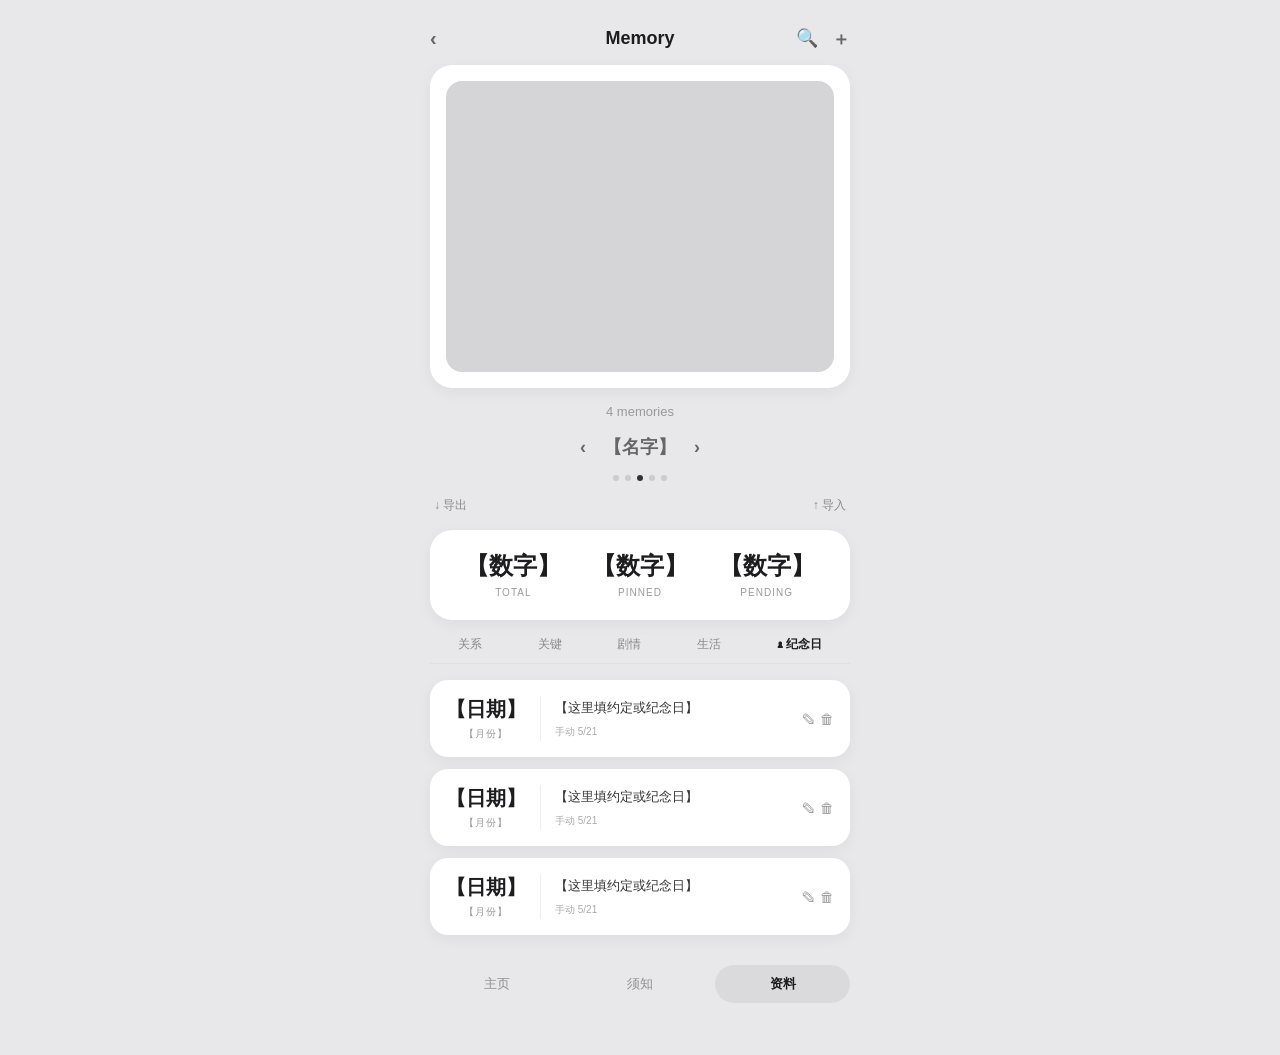
==== gallery.html @ bf164080 "Update gallery.html" ====
<!DOCTYPE html>
<html lang="zh-CN">
<head>
    <meta charset="UTF-8">
    <meta name="viewport" content="width=device-width, initial-scale=1.0">
    <title>资料</title>
    <link rel="stylesheet" href="gallery-style.css">
</head>
<body class="gallery-body">

    <!-- 顶部标题栏 -->
    <div class="top-bar">
        <span class="top-icon">‹</span>
        <span class="top-title">Memory</span>
        <div class="top-icons">
            <span>🔍</span>
            <span>＋</span>
        </div>
    </div>

    <!-- 中间大图卡片 -->
    <div class="hero-card">
        <div class="hero-img"></div>
    </div>

    <!-- 文字信息 -->
    <p class="mem-count">4 memories</p >
    <div class="mem-nav">
        <span>‹</span>
        <span class="mem-name">【名字】</span>
        <span>›</span>
    </div>
    <div class="mem-dots">
        <span></span><span></span><span class="active"></span><span></span><span></span>
    </div>

    <!-- 导出导入 -->
    <div class="export-row">
        <span>↓ 导出</span>
        <span>↑ 导入</span>
    </div>

    <!-- 数据统计 -->
    <div class="stats-card">
        <div class="stat"><b>【数字】</b><span>TOTAL</span></div>
        <div class="stat"><b>【数字】</b><span>PINNED</span></div>
        <div class="stat"><b>【数字】</b><span>PENDING</span></div>
    </div>

    <!-- 标签 -->
    <div class="tabs">
        <span>关系</span>
        <span>关键</span>
        <span>剧情</span>
        <span>生活</span>
        <span class="active">♟ 纪念日</span>
    </div>

    <!-- 下方三个小组件 -->
    <div class="record-list">

        <!-- 小组件 1 -->
        <div class="record-card">
            <div class="record-date">
                <b>【日期】</b>
                <span>【月份】</span>
            </div>
            <div class="record-text">
                <p>【这里填约定或纪念日】</p >
                <span class="record-sub">手动 5/21</span>
            </div>
            <div class="record-icons">✎ 🗑</div>
        </div>

        <!-- 小组件 2 -->
        <div class="record-card">
            <div class="record-date">
                <b>【日期】</b>
                <span>【月份】</span>
            </div>
            <div class="record-text">
                <p>【这里填约定或纪念日】</p >
                <span class="record-sub">手动 5/21</span>
            </div>
            <div class="record-icons">✎ 🗑</div>
        </div>

        <!-- 小组件 3 -->
        <div class="record-card">
            <div class="record-date">
                <b>【日期】</b>
                <span>【月份】</span>
            </div>
            <div class="record-text">
                <p>【这里填约定或纪念日】</p >
                <span class="record-sub">手动 5/21</span>
            </div>
            <div class="record-icons">✎ 🗑</div>
        </div>

    </div>

    <!-- 底部导航 -->
    <div class="nav">
        <a href="index.html" class="nav-item">主页</a >
        <a href="home.html" class="nav-item">须知</a >
        <a href="gallery.html" class="nav-item active">资料</a >
    </div>

</body>
</html>
---- gallery-style.css ----
/* ===== 第 3 页专属样式（竖版，宽度跟第1页一致） ===== */
.gallery-body * { margin: 0; padding: 0; box-sizing: border-box; }

.gallery-body {
    font-family: -apple-system, "Helvetica Neue", "Microsoft YaHei", sans-serif;
    background: #e8e8ea;
    color: #1d1d1f;
    min-height: 100vh;
    padding: 20px;
    display: flex;
    flex-direction: column;
    align-items: center;
    gap: 16px;
}

.gallery-body .top-bar,
.gallery-body .hero-card,
.gallery-body .mem-count,
.gallery-body .mem-nav,
.gallery-body .mem-dots,
.gallery-body .export-row,
.gallery-body .stats-card,
.gallery-body .tabs,
.gallery-body .record-list,
.gallery-body .nav {
    width: 100%;
    max-width: 420px;
}

/* 顶部标题栏 */
.gallery-body .top-bar {
    display: flex;
    justify-content: center;
    align-items: center;
    position: relative;
    font-size: 18px;
    font-weight: 700;
}
.gallery-body .top-icon {
    position: absolute;
    left: 0;
}

.gallery-body .top-icons {
    position: absolute;
    right: 0;
    display: flex;
    gap: 14px;
    font-size: 18px;
    color: #666;
}
.gallery-body .top-icon { font-size: 20px; color: #666; }
.gallery-body .top-icons { display: flex; gap: 14px; font-size: 18px; color: #666; }

/* 大图卡片 */
.gallery-body .hero-card {
    background: #fff;
    border-radius: 22px;
    padding: 16px;
    box-shadow: 0 4px 16px rgba(0,0,0,0.05);
}
.gallery-body .hero-img {
    width: 100%;
    aspect-ratio: 4 / 3;
    border-radius: 16px;
    background: #d5d5d8;
}

/* 文字信息 */
.gallery-body .mem-count { text-align: center; font-size: 13px; color: #999; }
.gallery-body .mem-nav {
    display: flex;
    justify-content: center;
    align-items: center;
    gap: 18px;
    font-size: 18px;
    font-weight: 700;
    color: #666;
}
.gallery-body .mem-dots {
    display: flex;
    justify-content: center;
    gap: 6px;
}
.gallery-body .mem-dots span {
    width: 6px;
    height: 6px;
    border-radius: 50%;
    background: #ccc;
}
.gallery-body .mem-dots span.active { background: #333; }

/* 导出导入 */
.gallery-body .export-row {
    display: flex;
    justify-content: space-between;
    font-size: 12px;
    color: #888;
    padding: 0 4px;
}

/* 数据统计 */
.gallery-body .stats-card {
    background: #fff;
    border-radius: 22px;
    padding: 20px;
    display: flex;
    justify-content: space-around;
    box-shadow: 0 4px 16px rgba(0,0,0,0.05);
}
.gallery-body .stat { text-align: center; }
.gallery-body .stat b { font-size: 24px; display: block; }
.gallery-body .stat span { font-size: 10px; color: #999; letter-spacing: 1px; }

/* 标签 */
.gallery-body .tabs {
    display: flex;
    justify-content: space-around;
    font-size: 12px;
    color: #888;
    border-bottom: 1px solid #e0e0e0;
    padding-bottom: 10px;
}
.gallery-body .tabs .active { color: #1d1d1f; font-weight: 700; }

/* 下方三个小组件 */
.gallery-body .record-list {
    display: flex;
    flex-direction: column;
    gap: 12px;
}
.gallery-body .record-card {
    background: #fff;
    border-radius: 18px;
    padding: 16px;
    display: flex;
    align-items: center;
    gap: 14px;
    box-shadow: 0 4px 16px rgba(0,0,0,0.05);
}
.gallery-body .record-date {
    text-align: center;
    border-right: 1px solid #eee;
    padding-right: 14px;
    min-width: 50px;
}
.gallery-body .record-date b { font-size: 20px; display: block; }
.gallery-body .record-date span { font-size: 10px; color: #999; letter-spacing: 1px; }
.gallery-body .record-text { flex: 1; }
.gallery-body .record-text p { font-size: 13px; color: #333; margin-bottom: 4px; }
.gallery-body .record-sub { font-size: 10px; color: #aaa; }
.gallery-body .record-icons { display: flex; gap: 10px; font-size: 14px; color: #999; }

/* 底部导航 */
.gallery-body .nav {
    display: flex;
    justify-content: center;
    gap: 8px;
    padding: 14px 0 24px;
}
.gallery-body .nav-item {
    flex: 1;
    text-align: center;
    font-size: 13px;
    color: #8e8e93;
    text-decoration: none;
    padding: 10px 0;
    border-radius: 999px;
    transition: all 0.2s;
}
.gallery-body .nav-item.active {
    color: #1d1d1f;
    font-weight: 600;
    background: rgba(0, 0, 0, 0.06);
}
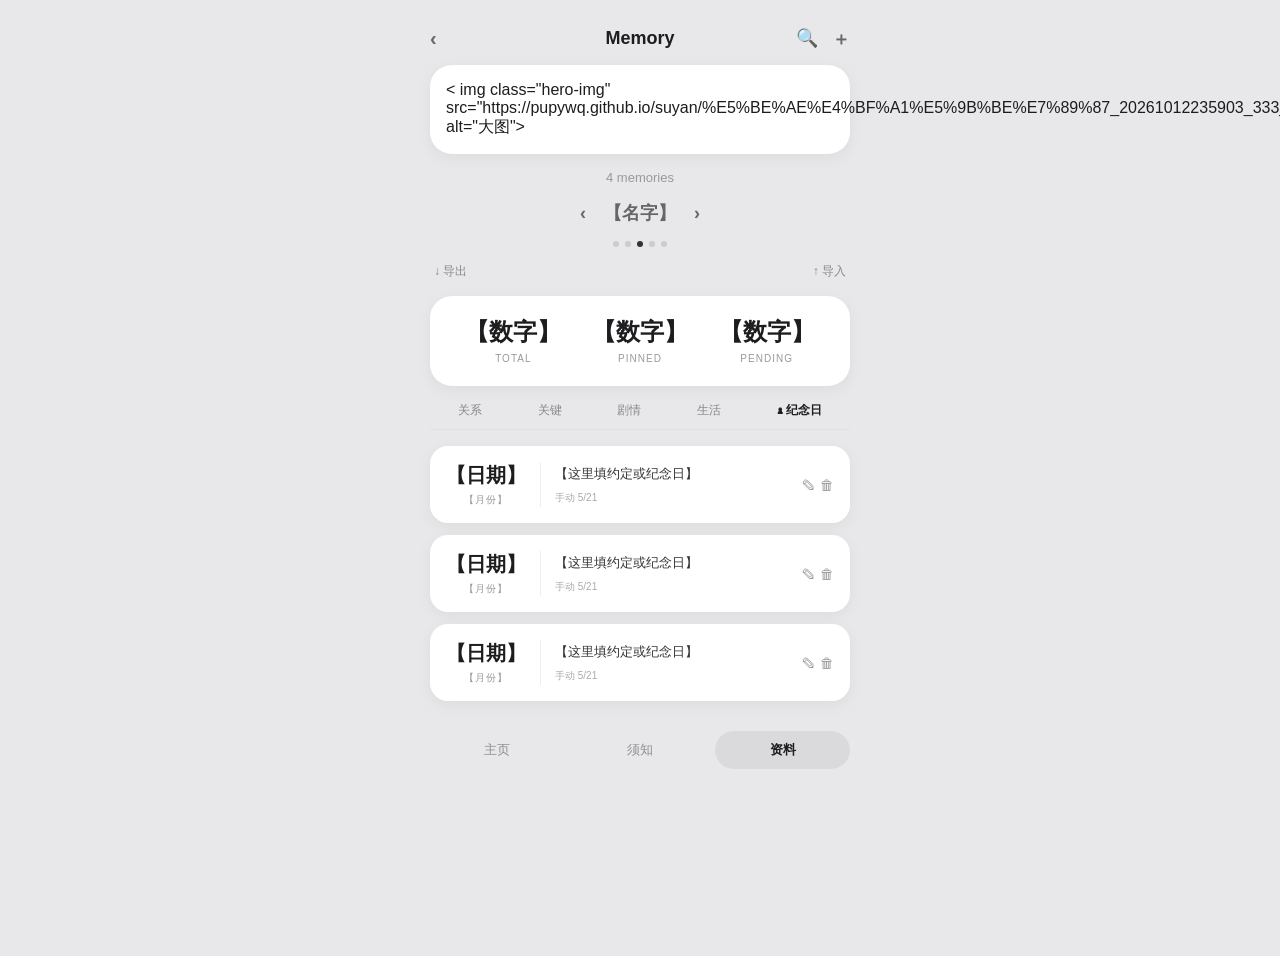
==== commit 02040518: "Update gallery.html" ====
--- a/gallery.html
+++ b/gallery.html
@@ -20,7 +20,7 @@
 
     <!-- 中间大图卡片 -->
     <div class="hero-card">
-        <div class="hero-img"></div>
+       < img class="hero-img" src="https://pupywq.github.io/suyan/%E5%BE%AE%E4%BF%A1%E5%9B%BE%E7%89%87_20261012235903_333_2.jpg" alt="大图">
     </div>
 
     <!-- 文字信息 -->
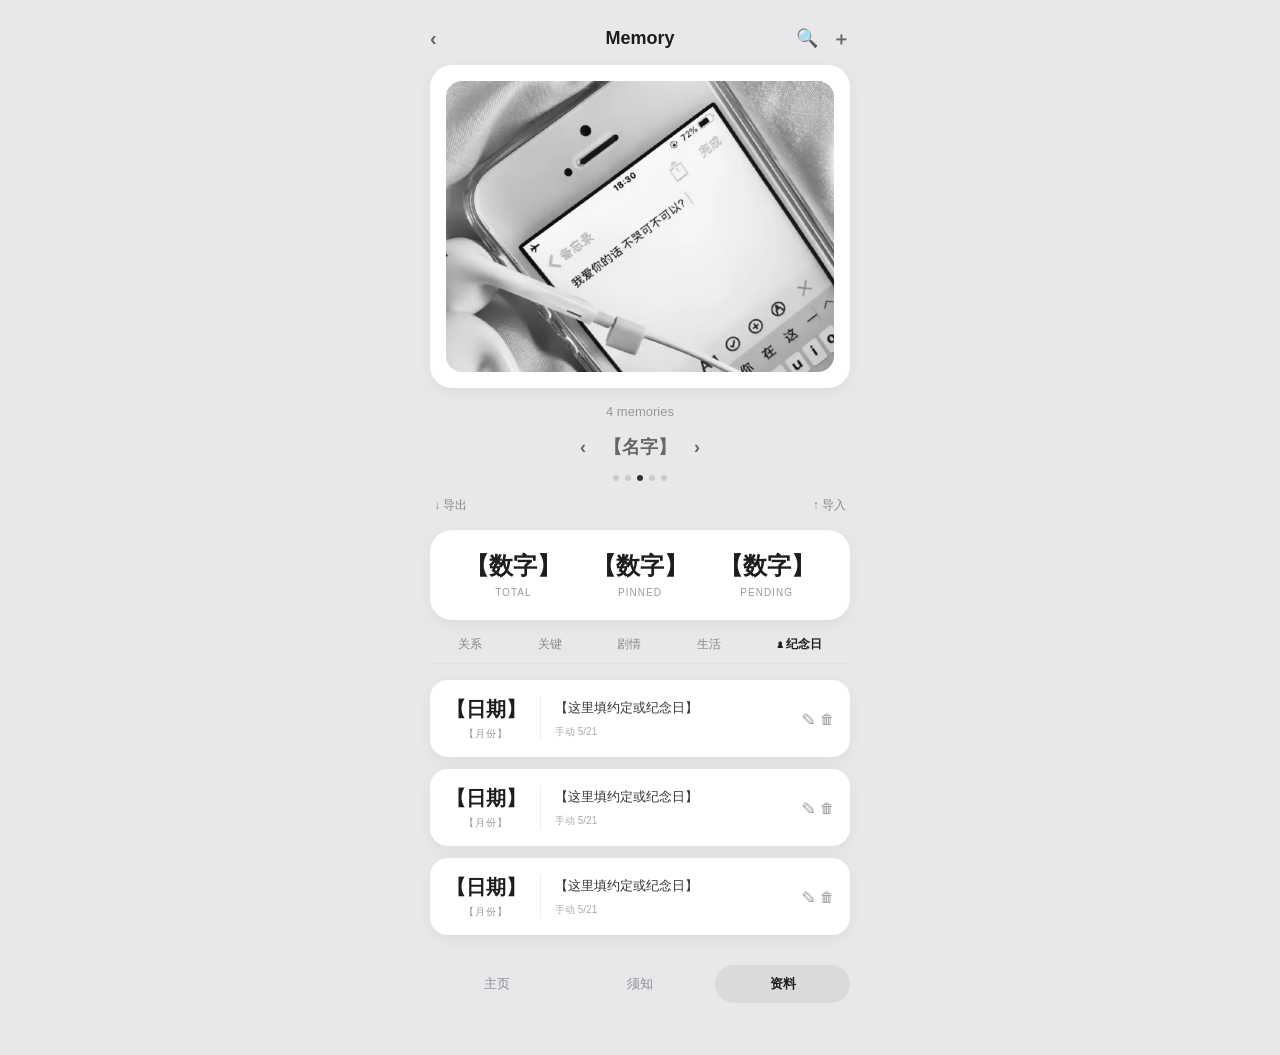
==== commit 058eb670: "Update gallery.html" ====
--- a/gallery.html
+++ b/gallery.html
@@ -20,7 +20,7 @@
 
     <!-- 中间大图卡片 -->
     <div class="hero-card">
-       < img class="hero-img" src="https://pupywq.github.io/suyan/%E5%BE%AE%E4%BF%A1%E5%9B%BE%E7%89%87_20261012235903_333_2.jpg" alt="大图">
+       <img class="hero-img" src="https://pupywq.github.io/suyan/%E5%BE%AE%E4%BF%A1%E5%9B%BE%E7%89%87_20261012235903_333_2.jpg" alt="大图">
     </div>
 
     <!-- 文字信息 -->
--- a/gallery-style.css
+++ b/gallery-style.css
@@ -63,6 +63,8 @@
     width: 100%;
     aspect-ratio: 4 / 3;
     border-radius: 16px;
+    object-fit: cover;
+    display: block;
     background: #d5d5d8;
 }
 
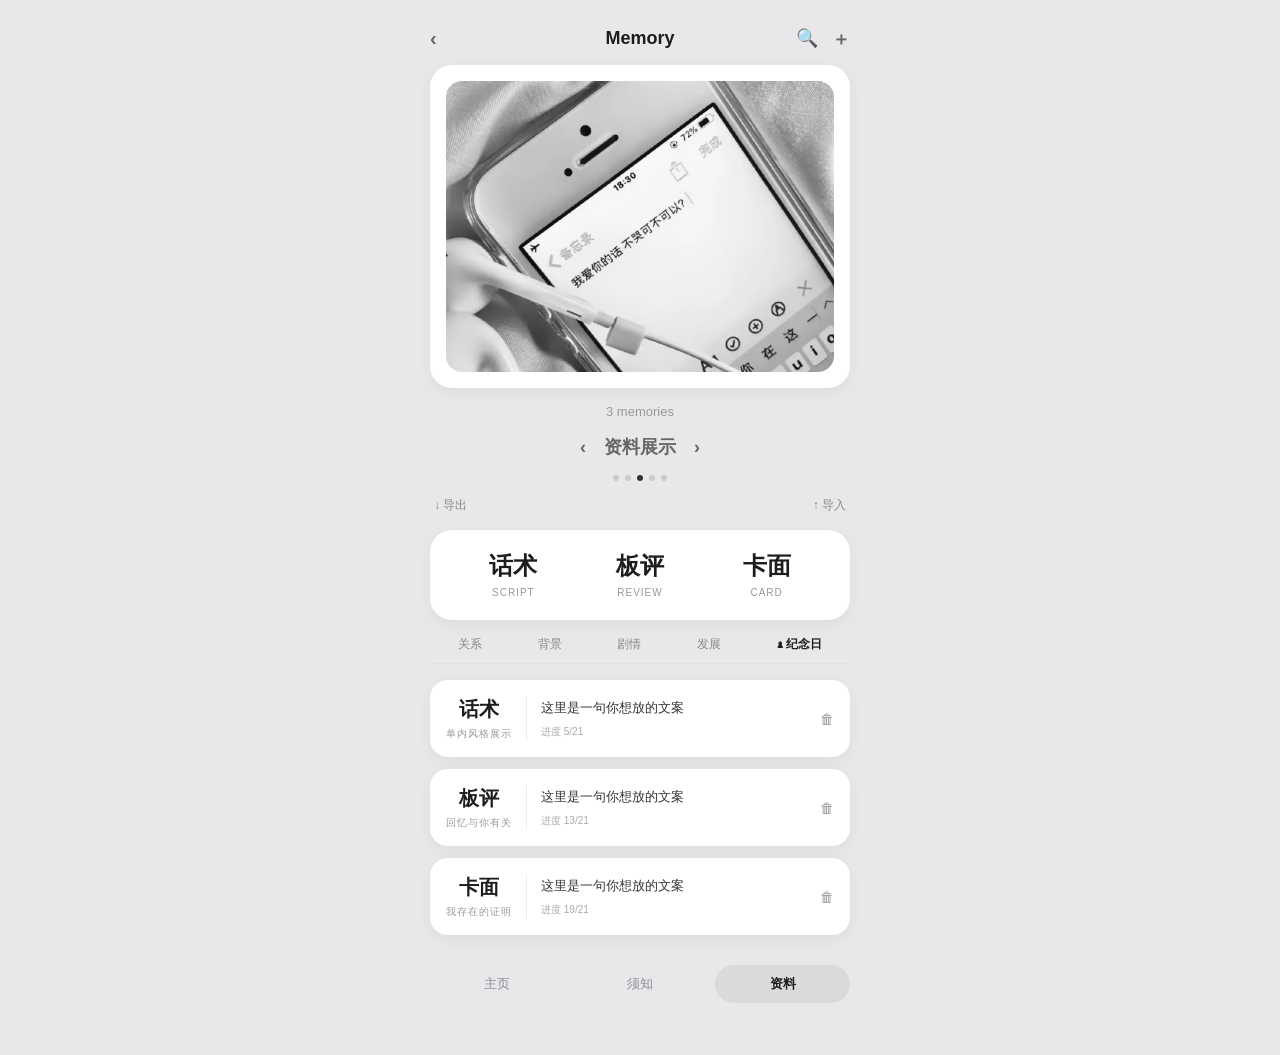
==== commit c01c64ea: "Update gallery.html" ====
--- a/gallery.html
+++ b/gallery.html
@@ -24,10 +24,10 @@
     </div>
 
     <!-- 文字信息 -->
-    <p class="mem-count">4 memories</p >
+    <p class="mem-count">3 memories</p >
     <div class="mem-nav">
         <span>‹</span>
-        <span class="mem-name">【名字】</span>
+        <span class="mem-name">资料展示</span>
         <span>›</span>
     </div>
     <div class="mem-dots">
@@ -42,17 +42,17 @@
 
     <!-- 数据统计 -->
     <div class="stats-card">
-        <div class="stat"><b>【数字】</b><span>TOTAL</span></div>
-        <div class="stat"><b>【数字】</b><span>PINNED</span></div>
-        <div class="stat"><b>【数字】</b><span>PENDING</span></div>
+        <div class="stat"><b>话术</b><span>SCRIPT</span></div>
+        <div class="stat"><b>板评</b><span>REVIEW</span></div>
+        <div class="stat"><b>卡面</b><span>CARD</span></div>
     </div>
 
     <!-- 标签 -->
     <div class="tabs">
         <span>关系</span>
-        <span>关键</span>
+        <span>背景</span>
         <span>剧情</span>
-        <span>生活</span>
+        <span>发展</span>
         <span class="active">♟ 纪念日</span>
     </div>
 
@@ -62,40 +62,40 @@
         <!-- 小组件 1 -->
         <div class="record-card">
             <div class="record-date">
-                <b>【日期】</b>
-                <span>【月份】</span>
+                <b>话术</b>
+                <span>单内风格展示</span>
             </div>
             <div class="record-text">
-                <p>【这里填约定或纪念日】</p >
-                <span class="record-sub">手动 5/21</span>
+                <p>这里是一句你想放的文案</p >
+                <span class="record-sub">进度 5/21</span>
             </div>
-            <div class="record-icons">✎ 🗑</div>
+            <div class="record-icons">🗑</div>
         </div>
 
         <!-- 小组件 2 -->
         <div class="record-card">
             <div class="record-date">
-                <b>【日期】</b>
-                <span>【月份】</span>
+                <b>板评</b>
+                <span>回忆与你有关</span>
             </div>
             <div class="record-text">
-                <p>【这里填约定或纪念日】</p >
-                <span class="record-sub">手动 5/21</span>
+                <p>这里是一句你想放的文案</p >
+                <span class="record-sub">进度 13/21</span>
             </div>
-            <div class="record-icons">✎ 🗑</div>
+            <div class="record-icons">🗑</div>
         </div>
 
         <!-- 小组件 3 -->
         <div class="record-card">
             <div class="record-date">
-                <b>【日期】</b>
-                <span>【月份】</span>
+                <b>卡面</b>
+                <span>我存在的证明</span>
             </div>
             <div class="record-text">
-                <p>【这里填约定或纪念日】</p >
-                <span class="record-sub">手动 5/21</span>
+                <p>这里是一句你想放的文案</p >
+                <span class="record-sub">进度 19/21</span>
             </div>
-            <div class="record-icons">✎ 🗑</div>
+            <div class="record-icons">🗑</div>
         </div>
 
     </div>
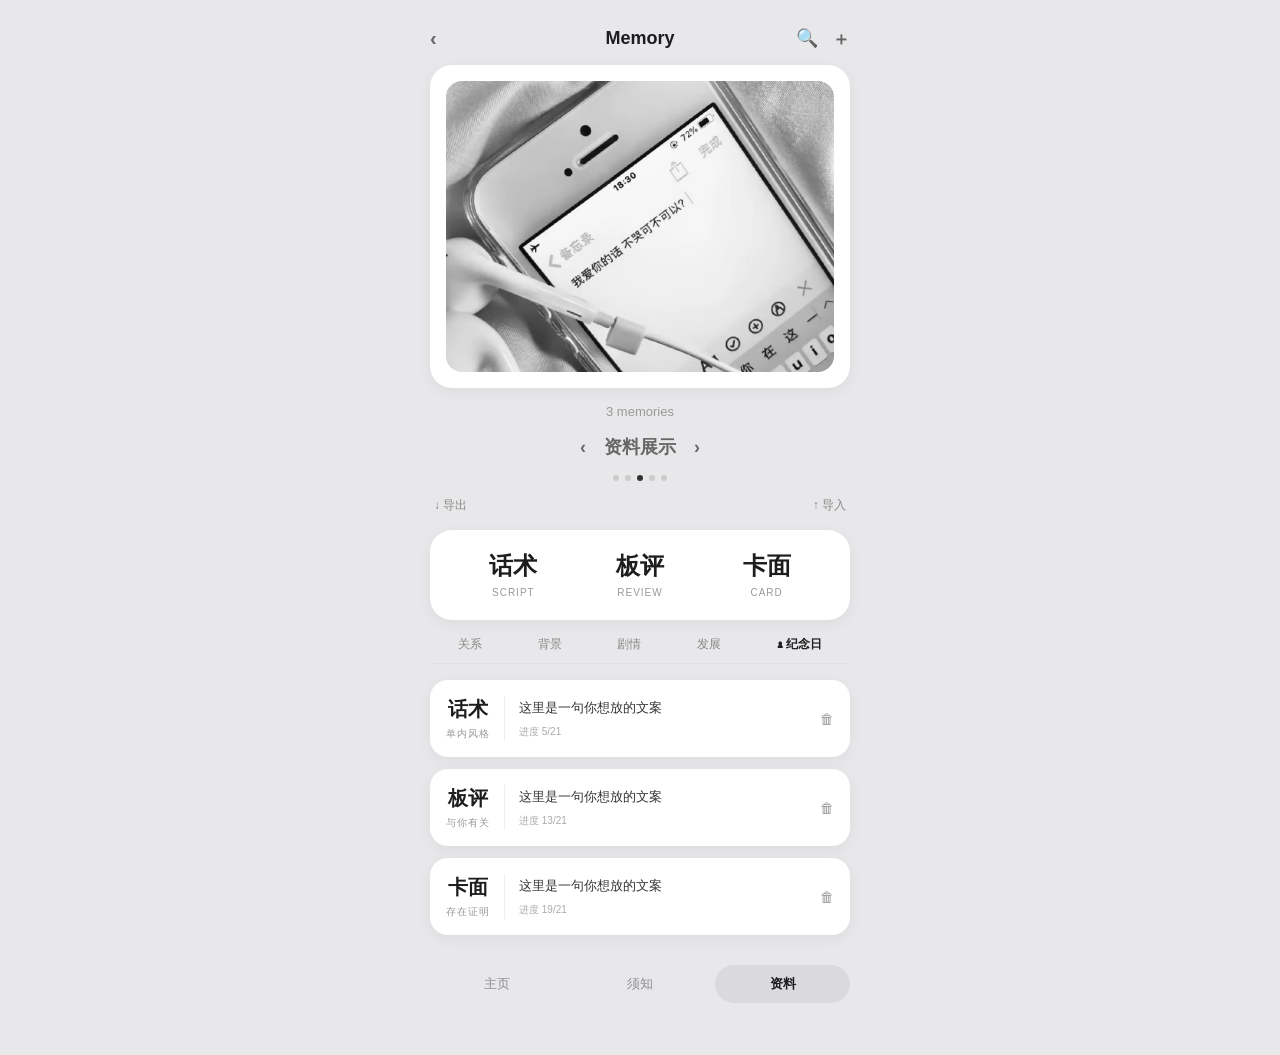
==== commit 83d3bd4a: "Update gallery.html" ====
--- a/gallery.html
+++ b/gallery.html
@@ -63,7 +63,7 @@
         <div class="record-card">
             <div class="record-date">
                 <b>话术</b>
-                <span>单内风格展示</span>
+                <span>单内风格</span>
             </div>
             <div class="record-text">
                 <p>这里是一句你想放的文案</p >
@@ -76,7 +76,7 @@
         <div class="record-card">
             <div class="record-date">
                 <b>板评</b>
-                <span>回忆与你有关</span>
+                <span>与你有关</span>
             </div>
             <div class="record-text">
                 <p>这里是一句你想放的文案</p >
@@ -89,7 +89,7 @@
         <div class="record-card">
             <div class="record-date">
                 <b>卡面</b>
-                <span>我存在的证明</span>
+                <span>存在证明</span>
             </div>
             <div class="record-text">
                 <p>这里是一句你想放的文案</p >
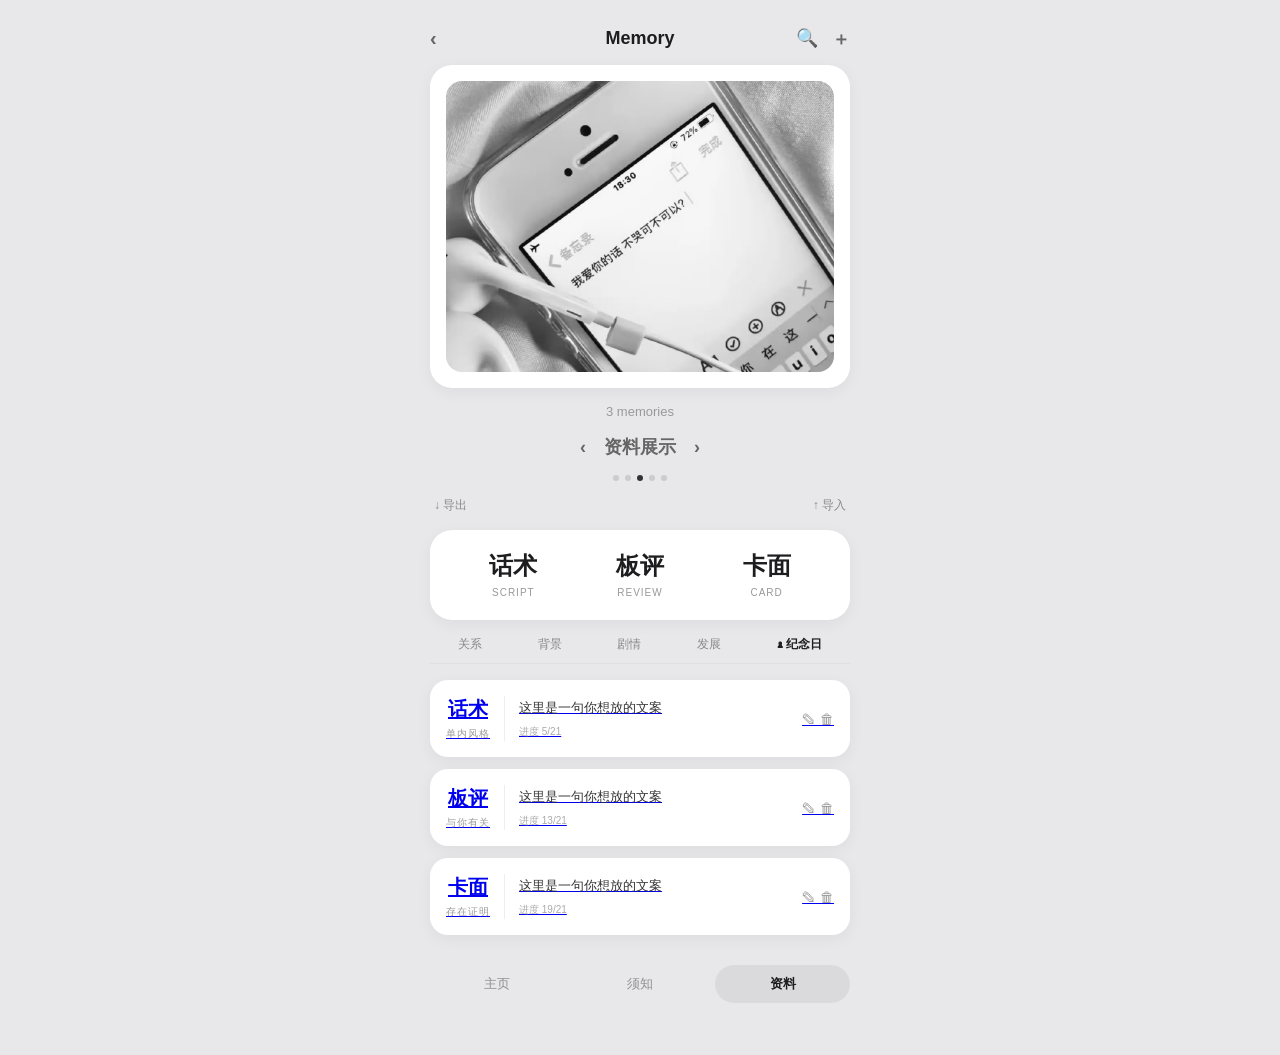
==== commit 7d7399e7: "Update gallery.html" ====
--- a/gallery.html
+++ b/gallery.html
@@ -59,44 +59,41 @@
     <!-- 下方三个小组件 -->
     <div class="record-list">
 
-        <!-- 小组件 1 -->
-        <div class="record-card">
-            <div class="record-date">
-                <b>话术</b>
-                <span>单内风格</span>
-            </div>
-            <div class="record-text">
-                <p>这里是一句你想放的文案</p >
-                <span class="record-sub">进度 5/21</span>
-            </div>
-            <div class="record-icons">🗑</div>
-        </div>
+    <a href="https://www.kdocs.cn/l/cty4f3Kd16kU" target="_blank" class="record-card">
+    <div class="record-date">
+        <b>话术</b>
+        <span>单内风格</span>
+    </div>
+    <div class="record-text">
+        <p>这里是一句你想放的文案</p>
+        <span class="record-sub">进度 5/21</span>
+    </div>
+    <div class="record-icons">✎ 🗑</div>
+</a>
 
-        <!-- 小组件 2 -->
-        <div class="record-card">
-            <div class="record-date">
-                <b>板评</b>
-                <span>与你有关</span>
-            </div>
-            <div class="record-text">
-                <p>这里是一句你想放的文案</p >
-                <span class="record-sub">进度 13/21</span>
-            </div>
-            <div class="record-icons">🗑</div>
-        </div>
+<a href="https://www.kdocs.cn/l/cty4f3Kd16kU" target="_blank" class="record-card">
+    <div class="record-date">
+        <b>板评</b>
+        <span>与你有关</span>
+    </div>
+    <div class="record-text">
+        <p>这里是一句你想放的文案</p>
+        <span class="record-sub">进度 13/21</span>
+    </div>
+    <div class="record-icons">✎ 🗑</div>
+</a>
 
-        <!-- 小组件 3 -->
-        <div class="record-card">
-            <div class="record-date">
-                <b>卡面</b>
-                <span>存在证明</span>
-            </div>
-            <div class="record-text">
-                <p>这里是一句你想放的文案</p >
-                <span class="record-sub">进度 19/21</span>
-            </div>
-            <div class="record-icons">🗑</div>
-        </div>
+<a href="https://www.kdocs.cn/l/cty4f3Kd16kU" target="_blank" class="record-card">
+    <div class="record-date">
+        <b>卡面</b>
+        <span>存在证明</span>
+    </div>
+    <div class="record-text">
+        <p>这里是一句你想放的文案</p>
+        <span class="record-sub">进度 19/21</span>
+    </div>
+    <div class="record-icons">✎ 🗑</div>
+</a>   
 
     </div>
 
@@ -107,5 +104,7 @@
         <a href="gallery.html" class="nav-item active">资料</a >
     </div>
 
+    <script src="bgm.js"></script>
+    
 </body>
 </html>
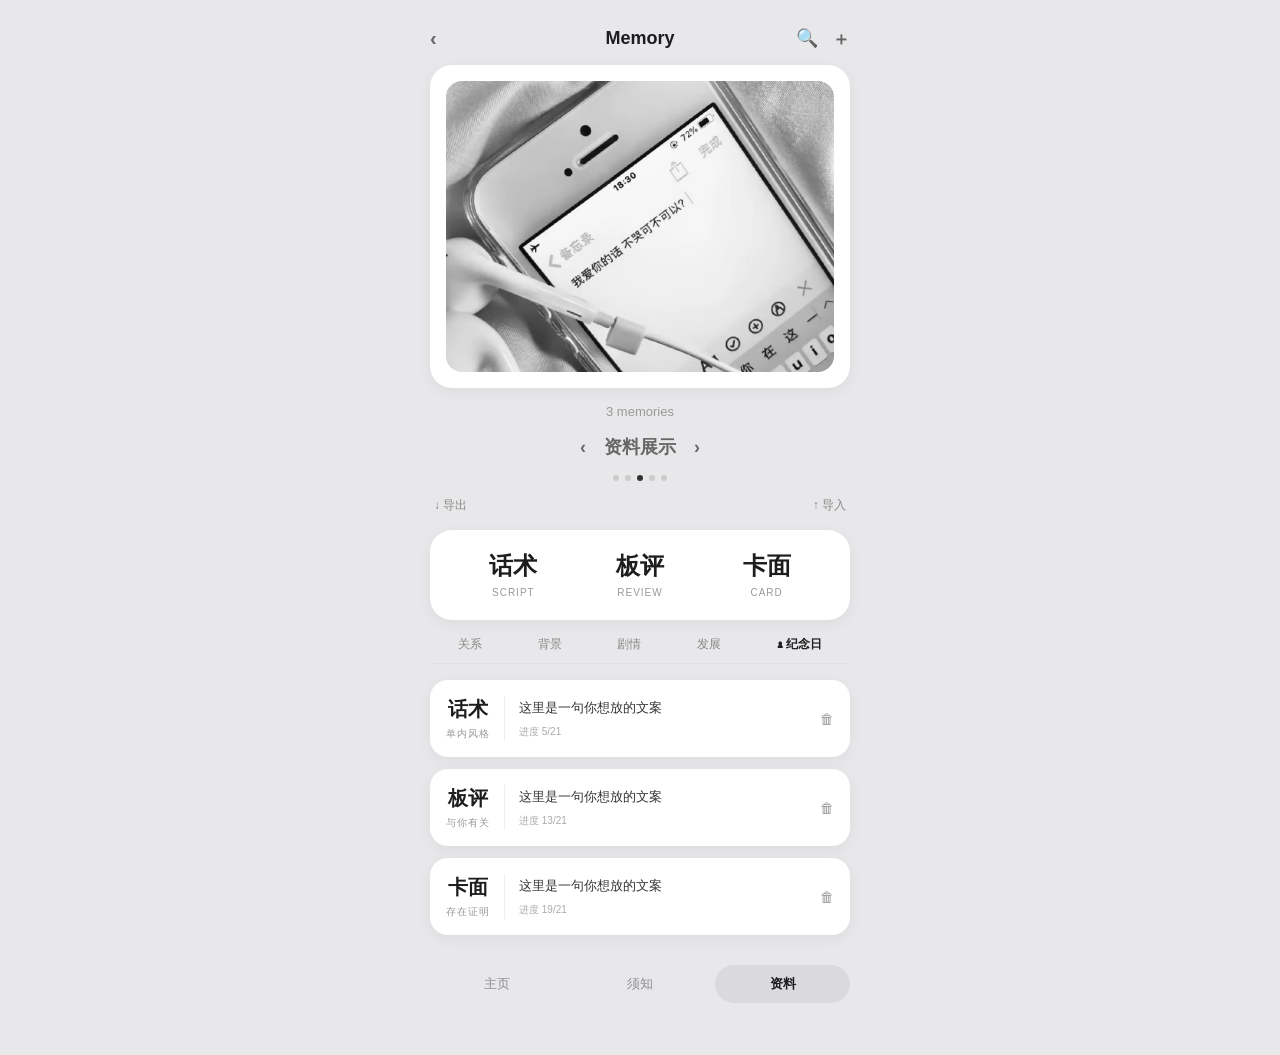
==== commit d53f6c61: "Update gallery.html" ====
--- a/gallery.html
+++ b/gallery.html
@@ -68,7 +68,7 @@
         <p>这里是一句你想放的文案</p>
         <span class="record-sub">进度 5/21</span>
     </div>
-    <div class="record-icons">✎ 🗑</div>
+    <div class="record-icons">🗑</div>
 </a>
 
 <a href="https://www.kdocs.cn/l/cty4f3Kd16kU" target="_blank" class="record-card">
@@ -80,7 +80,7 @@
         <p>这里是一句你想放的文案</p>
         <span class="record-sub">进度 13/21</span>
     </div>
-    <div class="record-icons">✎ 🗑</div>
+    <div class="record-icons">🗑</div>
 </a>
 
 <a href="https://www.kdocs.cn/l/cty4f3Kd16kU" target="_blank" class="record-card">
@@ -92,7 +92,7 @@
         <p>这里是一句你想放的文案</p>
         <span class="record-sub">进度 19/21</span>
     </div>
-    <div class="record-icons">✎ 🗑</div>
+    <div class="record-icons">🗑</div>
 </a>   
 
     </div>
--- a/gallery-style.css
+++ b/gallery-style.css
@@ -175,3 +175,9 @@
     font-weight: 600;
     background: rgba(0, 0, 0, 0.06);
 }
+
+.gallery-body a.record-card {
+    text-decoration: none;
+    color: inherit;
+    display: flex;
+}
